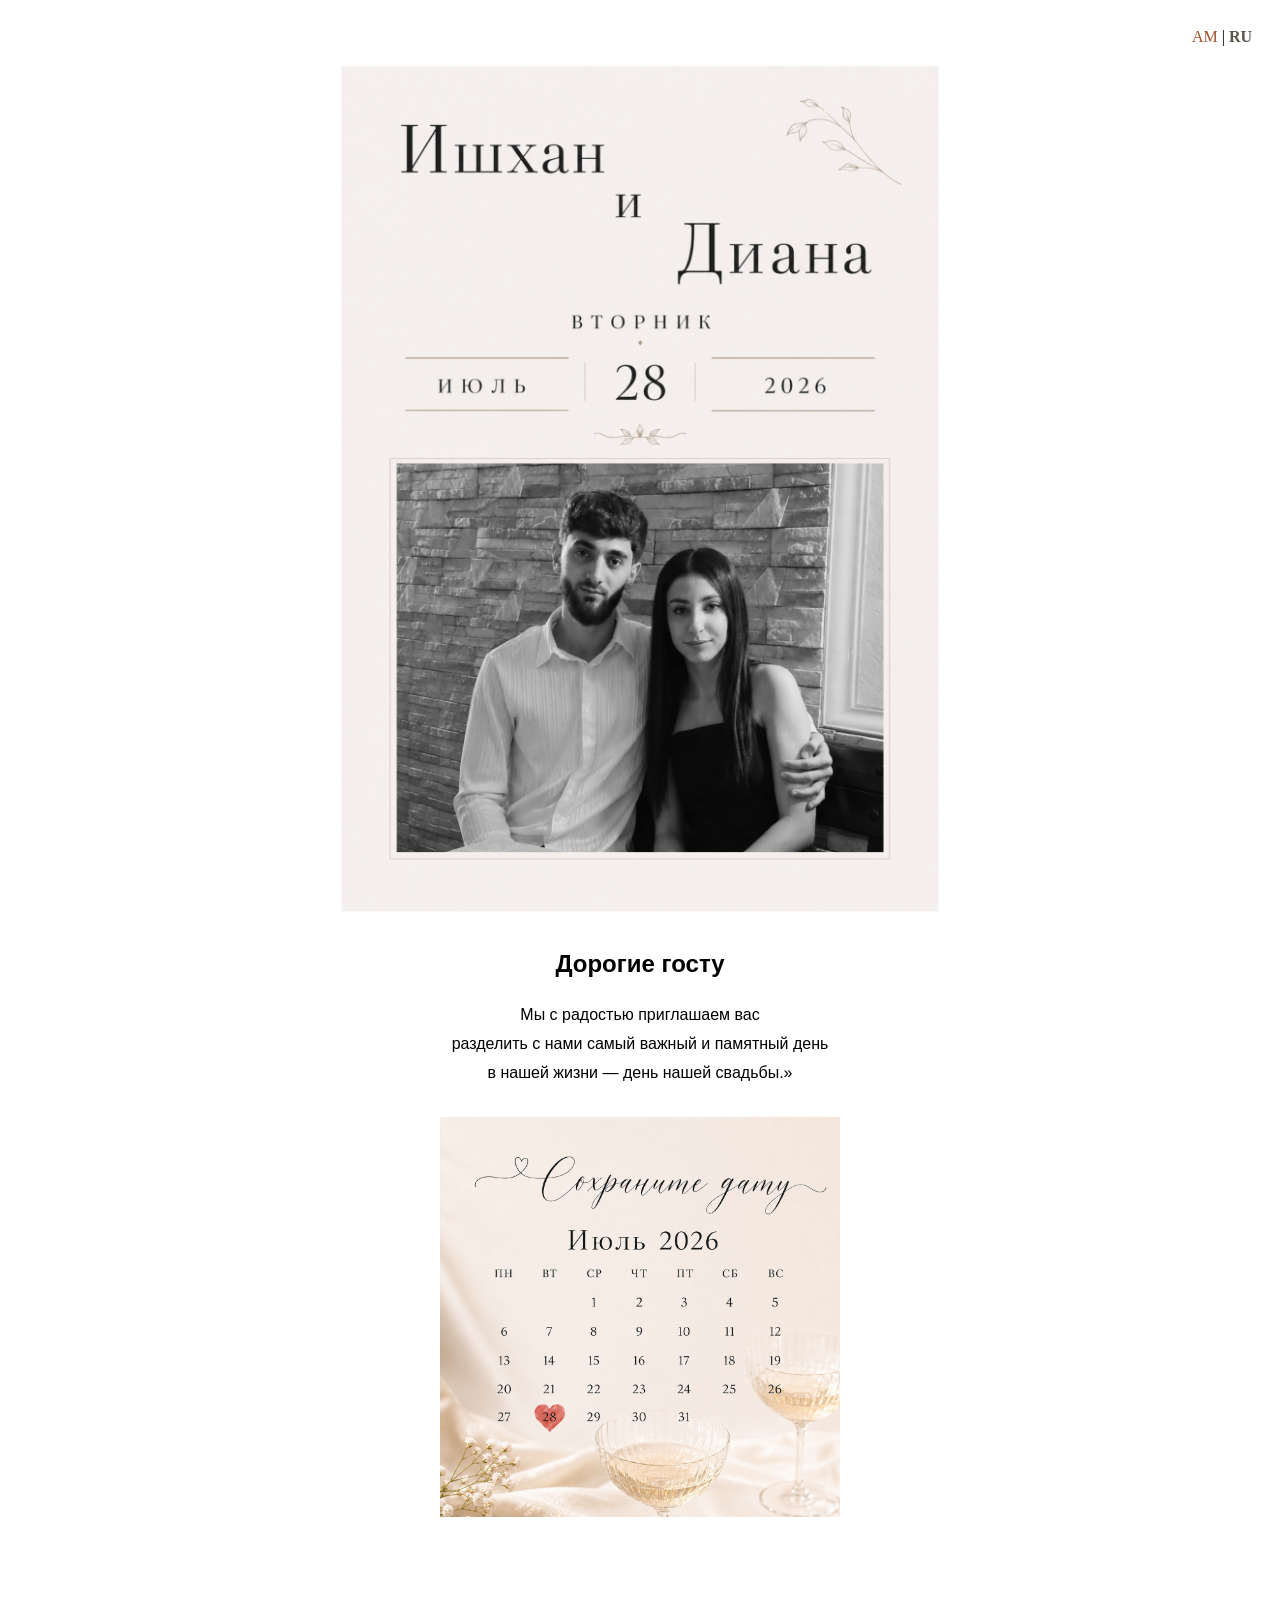
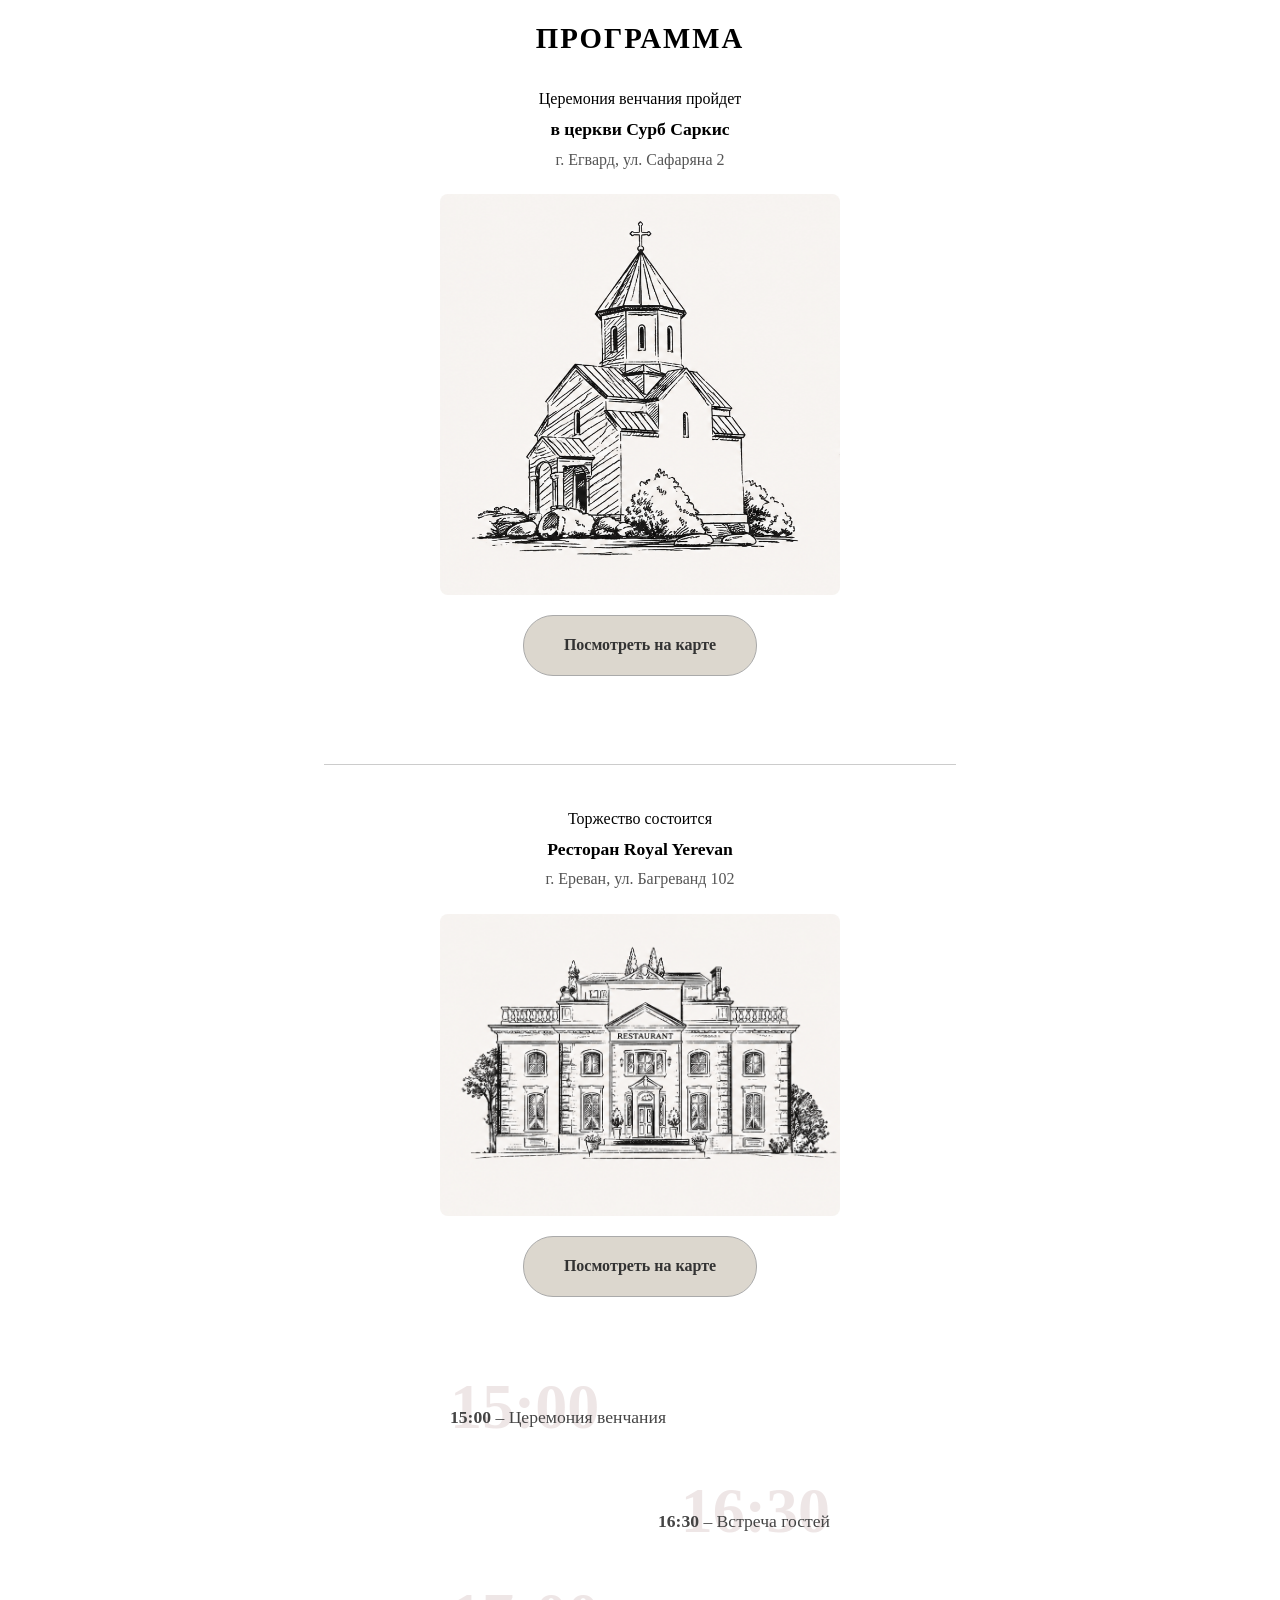
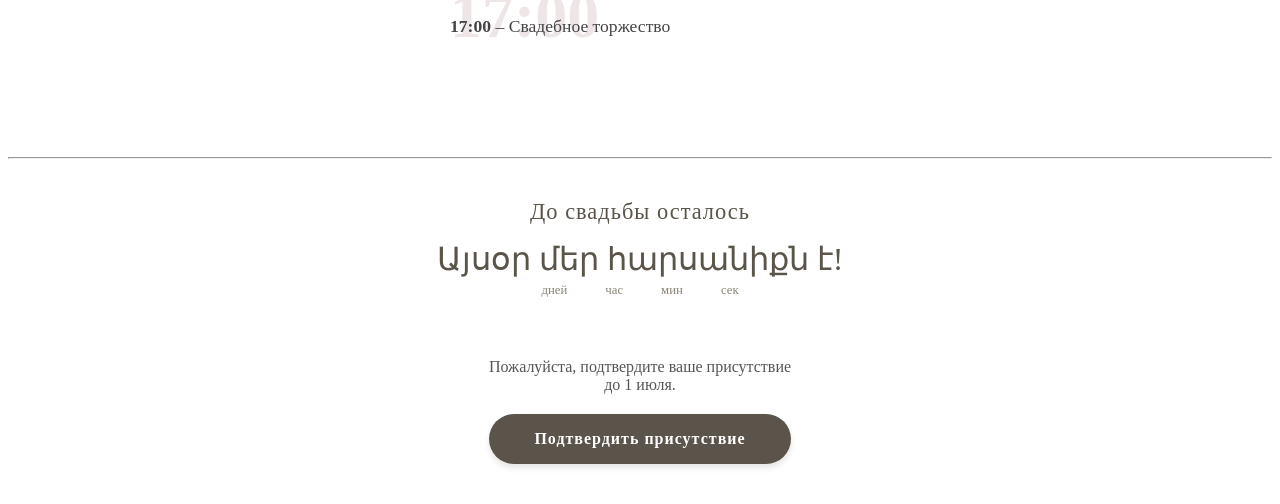
==== index-ru.html @ acfd4445 "Add files via upload" ====
<!DOCTYPE html>
<html lang="en">
<head>
    <meta charset="UTF-8">
    <meta name="viewport" content="width=device-width, initial-scale=1.0">
    <title>Document</title>
    <link rel="stylesheet" href="https://cdnjs.cloudflare.com/ajax/libs/font-awesome/6.0.0/css/all.min.css">
    <link rel="stylesheet" href="style.css">
</head>
<body>
    <div style="text-align: right; padding: 20px; font-family: 'Georgia', serif;">
        <a href="index.html" style="color: #a0522d; text-decoration: none;">AM</a> | 
        <span style="font-weight: bold; color: #5a544a;">RU</span>
    </div>
    <img src="demoru.png" alt="Իշխան և Դիանա" style="width: 100%; max-width: 600px; display: block; margin: 0 auto;">

    <div style="text-align: center; margin: 30px 20px; font-family: sans-serif; line-height: 1.8;">
        <h2 style="margin-bottom: 15px;">Дорогие госту</h2>
        <p>
            Мы с радостью приглашаем вас<br>
             разделить с нами самый важный и памятный день<br>
              в нашей жизни — день нашей свадьбы.»
        </p>
    </div>

    <img src="calru.png" alt="Save the date" style="width: 100%; max-width: 400px; display: block; margin: 30px auto;">
    <br>
    <br>

    <div style="text-align: center; margin: 30px 20px; font-family: 'Georgia', serif; line-height: 1.8;">
        <h1 style="margin: 0 0 20px 0; font-size: 1.8em; letter-spacing: 2px;">ПРОГРАММА</h1>
    
        <p style="margin: 0;">Церемония венчания пройдет</p>
        <p style="margin: 0; font-weight: bold; font-size: 1.1em;">в церкви Сурб Саркис</p>
        <p style="margin: 0 0 20px 0; color: #555;">г. Егвард, ул. Сафаряна 2</p>
    
        <img src="church.png" alt="Սուրբ Սարգիս եկեղեցի" style="width: 100%; max-width: 400px; display: block; margin: 0 auto 20px auto; border-radius: 8px;">
    
        <a href="https://www.google.com/maps/search/Սուրբ+Սարգիս+եկեղեցի+Եղվարդ" target="_blank" style="display: inline-block; padding: 15px 40px; background-color: #dcd7ce; color: #333; text-decoration: none; border-radius: 30px; font-weight: bold; border: 1px solid #aaa; font-size: 1em;">
            Посмотреть на карте
        </a>
    </div>
    <br>
    <hr style="width: 50%; border: 0; border-top: 1px solid #ccc; margin: 40px auto;">

    <div style="text-align: center; margin: 40px 20px; font-family: 'Georgia', serif; line-height: 1.8;">
        <p style="margin: 0;">Торжество состоится</p>
        <p style="margin: 0; font-weight: bold; font-size: 1.1em;">Ресторан Royal Yerevan</p>
        <p style="margin: 0 0 20px 0; color: #555;">г. Ереван, ул. Багреванд 102</p>
    
        <img src="restaurant.png" alt="Royal Yerevan" style="width: 100%; max-width: 400px; display: block; margin: 0 auto 20px auto; border-radius: 8px;">
    
        <a href="https://maps.app.goo.gl/Vv3e1r5FnsLNSgMn9" target="_blank" style="display: inline-block; padding: 15px 40px; background-color: #dcd7ce; color: #333; text-decoration: none; border-radius: 30px; font-weight: bold; border: 1px solid #aaa; font-size: 1em;">
            Посмотреть на карте
        </a>
    </div>
    <br>

    <div class="schedule-container">
    <div class="schedule-item left">
        <div class="time-bg">15:00</div>
        <div class="time-content">
            <span style="font-weight: bold;">15:00</span> – Церемония венчания
        </div>
    </div>

    <div class="schedule-item right">
        <div class="time-bg">16:30</div>
        <div class="time-content">
            <span style="font-weight: bold;">16:30</span> – Встреча гостей
        </div>
    </div>

    <div class="schedule-item left">
        <div class="time-bg">17:00</div>
        <div class="time-content">
            <span style="font-weight: bold;">17:00</span> – Свадебное торжество
        </div>
    </div>
    </div>
    <hr>

    <div style="text-align: center; margin: 40px 20px; font-family: 'Georgia', serif; color: #5a544a;">
    <h2 style="font-size: 1.4em; margin-bottom: 15px; font-weight: normal; letter-spacing: 1px;">До свадьбы осталось</h2>
    
    <div id="countdown" style="display: flex; justify-content: center; align-items: center; gap: 12px; font-size: 2em; font-weight: 500;">
        <div id="days">00</div> :
        <div id="hours">00</div> :
        <div id="minutes">00</div> :
        <div id="seconds">00</div>
    </div>
    
    <div style="display: flex; justify-content: center; gap: 38px; font-size: 0.8em; color: #8c8578; margin-top: 5px;">
        <span>дней</span> <span>час</span> <span>мин</span> <span>сек</span>
    </div>
    </div>

    <div style="text-align: center; margin: 60px 20px 40px 20px; font-family: 'Georgia', serif;">
    <p style="color: #555; margin-bottom: 20px; font-size: 1em;">
        Пожалуйста, подтвердите ваше присутствие<br>до 1 июля.
    </p>
    
    <a href="https://docs.google.com/forms/d/e/1FAIpQLSeoAIyfhKIts5UMXZJYU1JO6aBGpaPUrkTvprdsqRnNnpG2Sw/viewform?usp=dialog" 
       target="_blank" 
       style="display: inline-block; 
              padding: 16px 45px; 
              background-color: #5a544a; 
              color: #ffffff; 
              text-decoration: none; 
              border-radius: 30px; 
              font-weight: bold; 
              font-size: 1em; 
              letter-spacing: 1px;
              box-shadow: 0 4px 6px rgba(0,0,0,0.1);">
        Подтвердить присутствие
    </a>
</div>






    <script src="script.js"></script>
</body>
</html>
---- style.css ----
.hero {
    text-align: center;
    padding: 20px;
}

.names {
    font-size: 3em;
    font-weight: bold;
    margin-bottom: 20px;
}

.date-section {
    margin-bottom: 30px;
}

.date-grid {
    display: flex;
    justify-content: center;
    gap: 20px;
    font-size: 1.5em;
    border-top: 1px solid #000;
    border-bottom: 1px solid #000;
    padding: 10px 0;
    margin-top: 10px;
}

.hero-img {
    width: 100%;
    max-width: 500px;
    filter: grayscale(100%);
    margin-top: 20px;
}

.schedule-container {
    padding: 40px 20px;
    font-family: 'Georgia', serif;
    max-width: 400px; 
    margin: 0 auto; 
}

.schedule-item {
    position: relative;
    margin-bottom: 60px; 
}

.schedule-item.left {
    text-align: left;
}

.schedule-item.right {
    text-align: right;
}

.time-bg {
    position: absolute;
    top: -25px; 
    font-size: 4em; 
    font-weight: bold;
    color: rgba(169, 131, 131, 0.2); 
    z-index: -1;
}

.schedule-item.left .time-bg {
    left: 10px; 
}

.schedule-item.right .time-bg {
    right: 10px; 
}

.time-content {
    font-size: 1.1em;
    color: #444;
    line-height: 1.4;
    position: relative;
    z-index: 1;
    padding: 10px; 
}
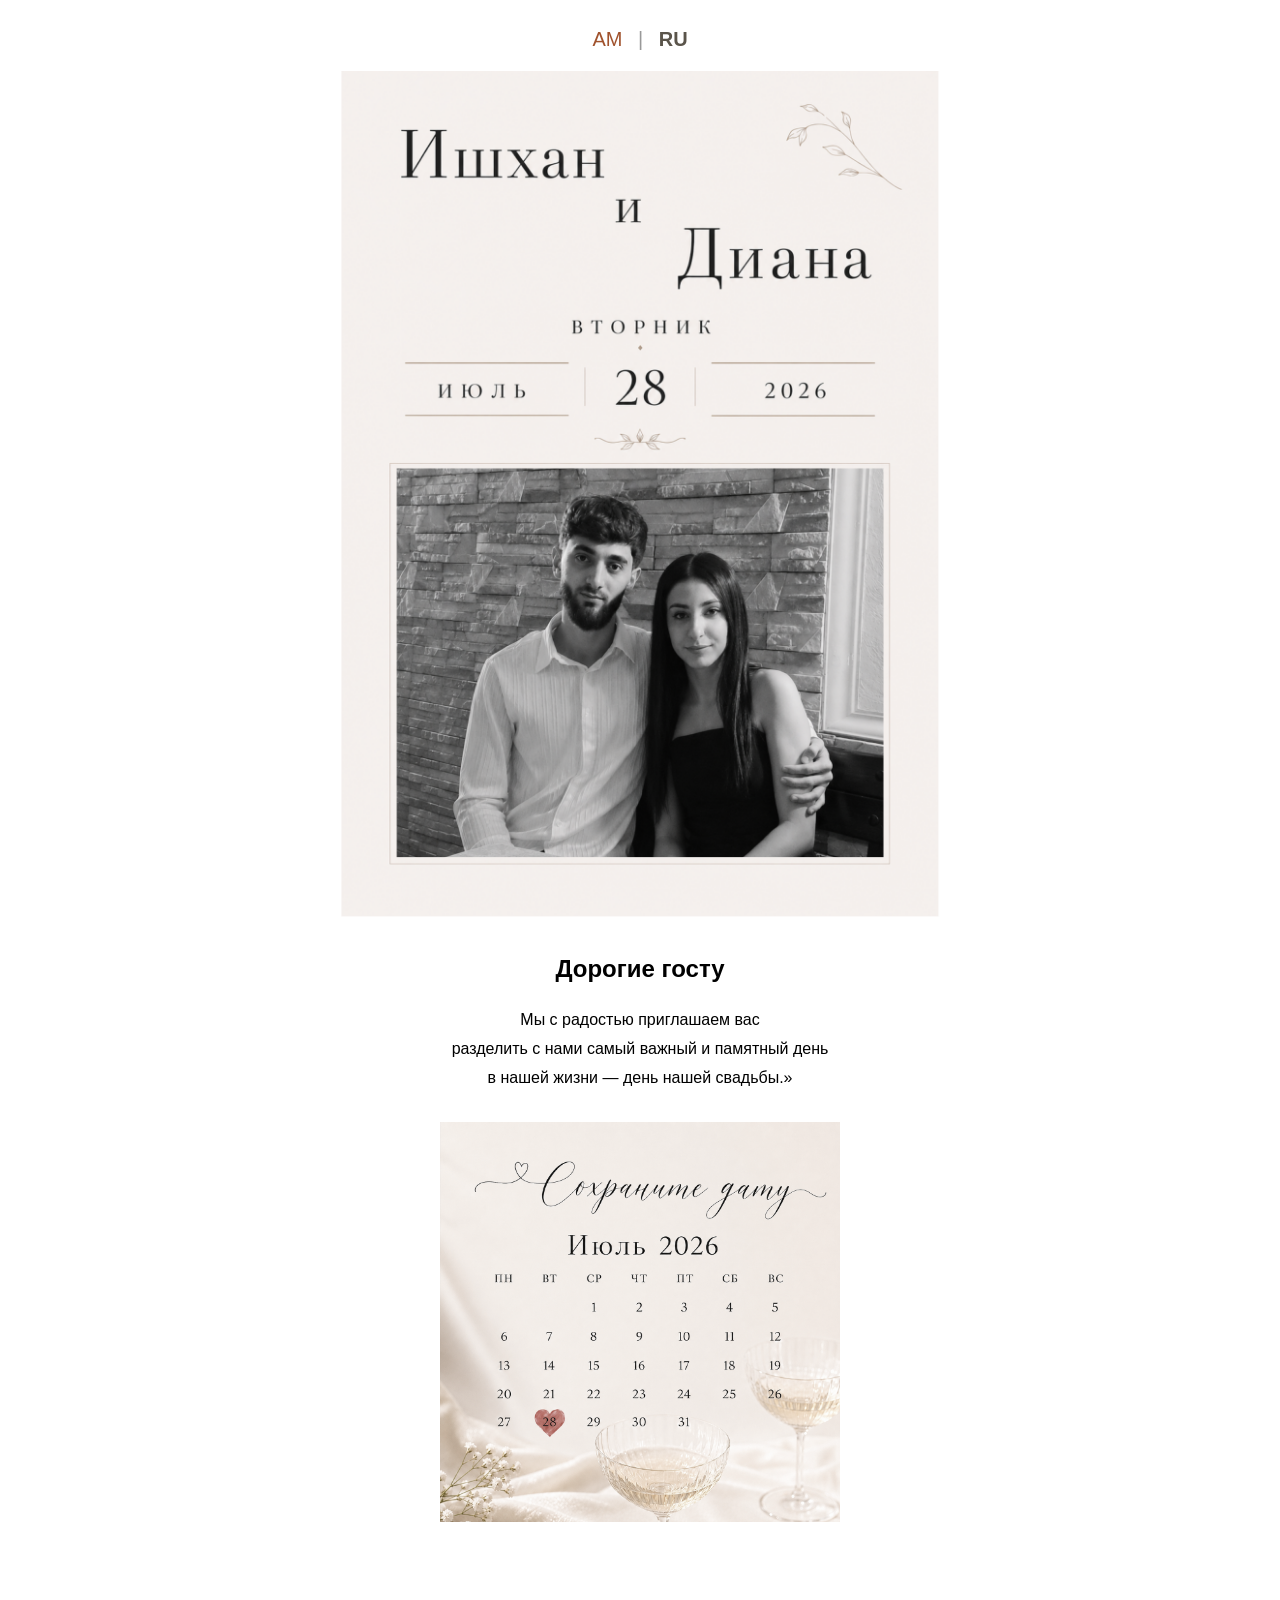
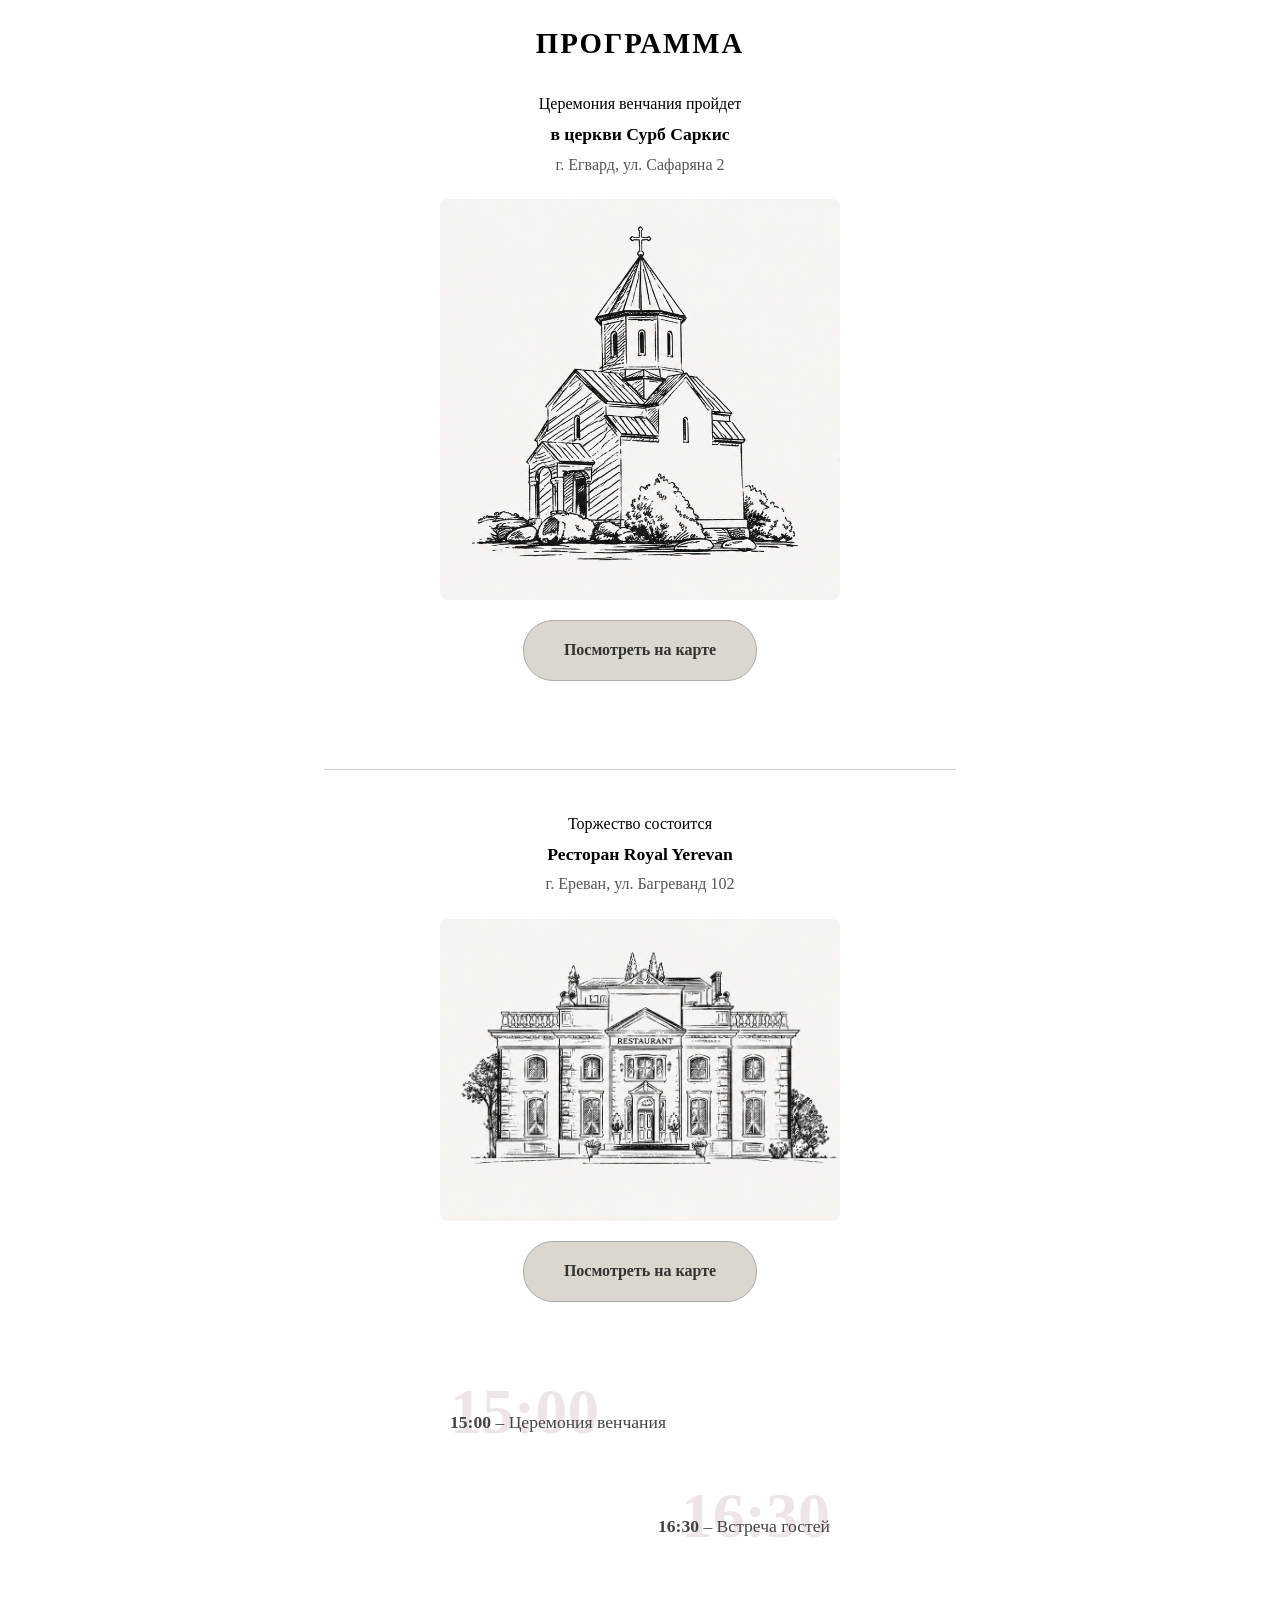
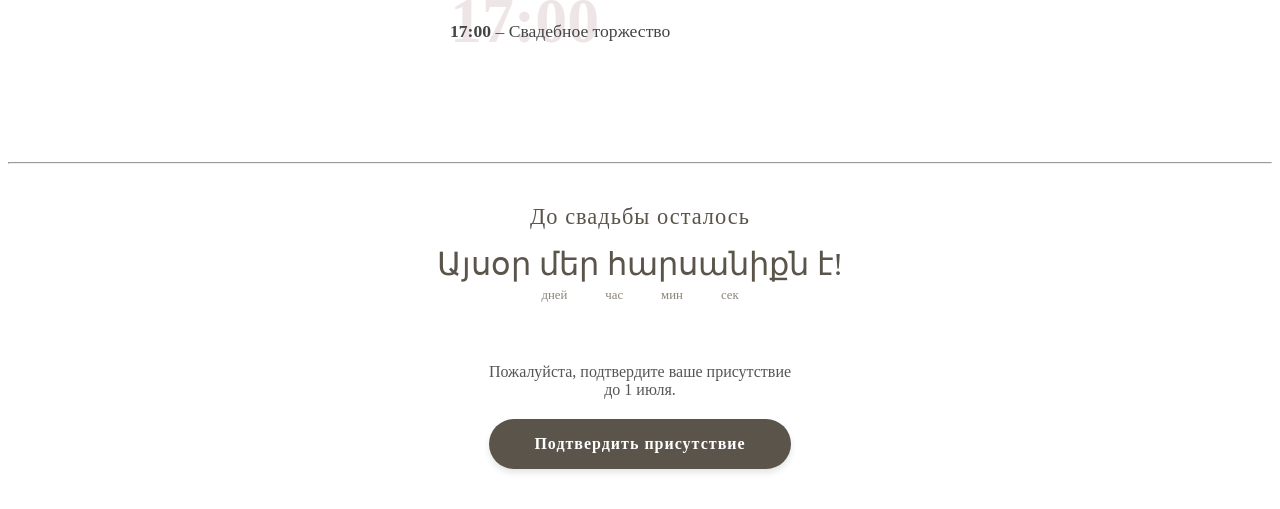
==== commit 14c7069a: "Update index-ru.html" ====
--- a/index-ru.html
+++ b/index-ru.html
@@ -8,8 +8,9 @@
     <link rel="stylesheet" href="style.css">
 </head>
 <body>
-    <div style="text-align: right; padding: 20px; font-family: 'Georgia', serif;">
-        <a href="index.html" style="color: #a0522d; text-decoration: none;">AM</a> | 
+    <div style="text-align: center; padding: 20px 0; font-size: 20px; font-family: sans-serif;">
+        <a href="index.html" style="color: #a0522d; text-decoration: none;">AM</a> 
+        <span style="color: #999; margin: 0 10px;">|</span> 
         <span style="font-weight: bold; color: #5a544a;">RU</span>
     </div>
     <img src="demoru.png" alt="Իշխան և Դիանա" style="width: 100%; max-width: 600px; display: block; margin: 0 auto;">
@@ -23,7 +24,7 @@
         </p>
     </div>
 
-    <img src="calru.png" alt="Save the date" style="width: 100%; max-width: 400px; display: block; margin: 30px auto;">
+    <img src="calru.png" alt="Save the date" style="width: 100%; max-width: 400px; display: block; margin: 30px auto; filter: saturate(60%)">
     <br>
     <br>
 
@@ -123,4 +124,4 @@
 
     <script src="script.js"></script>
 </body>
-</html>+</html>
